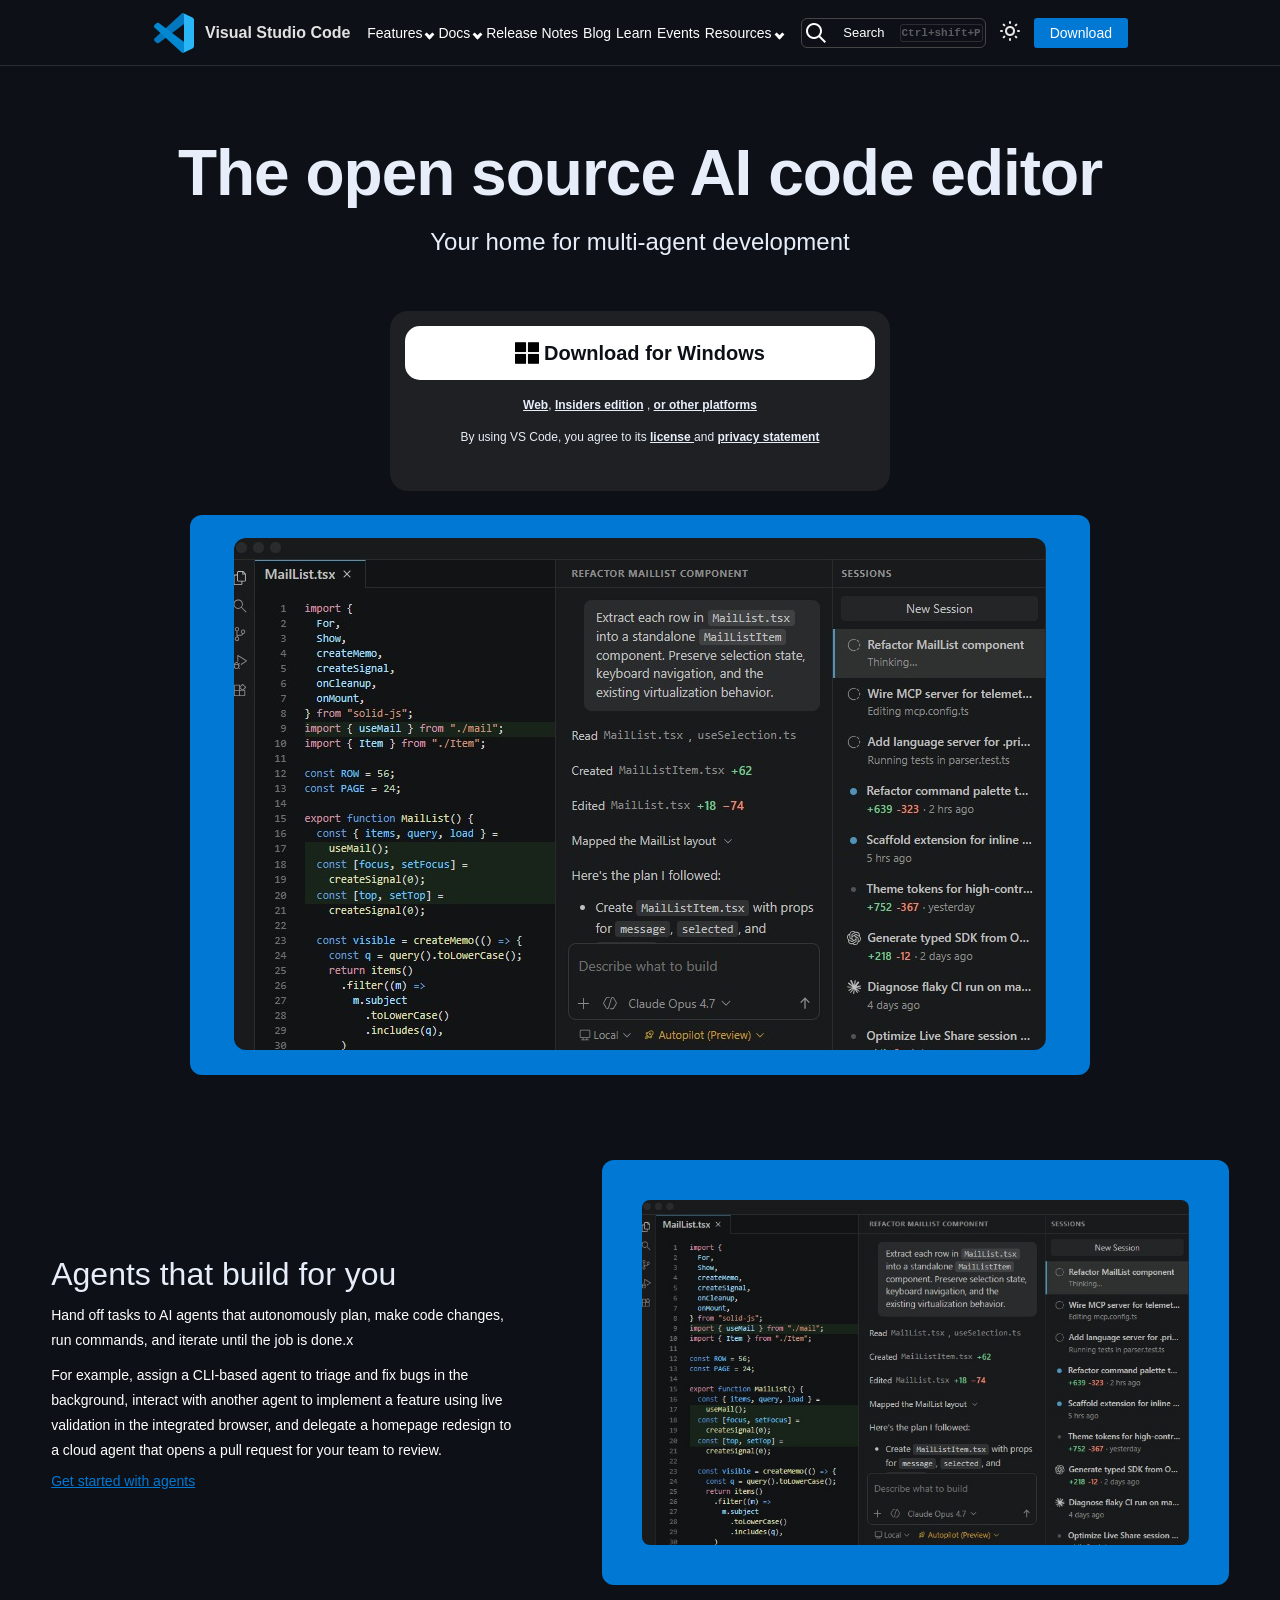
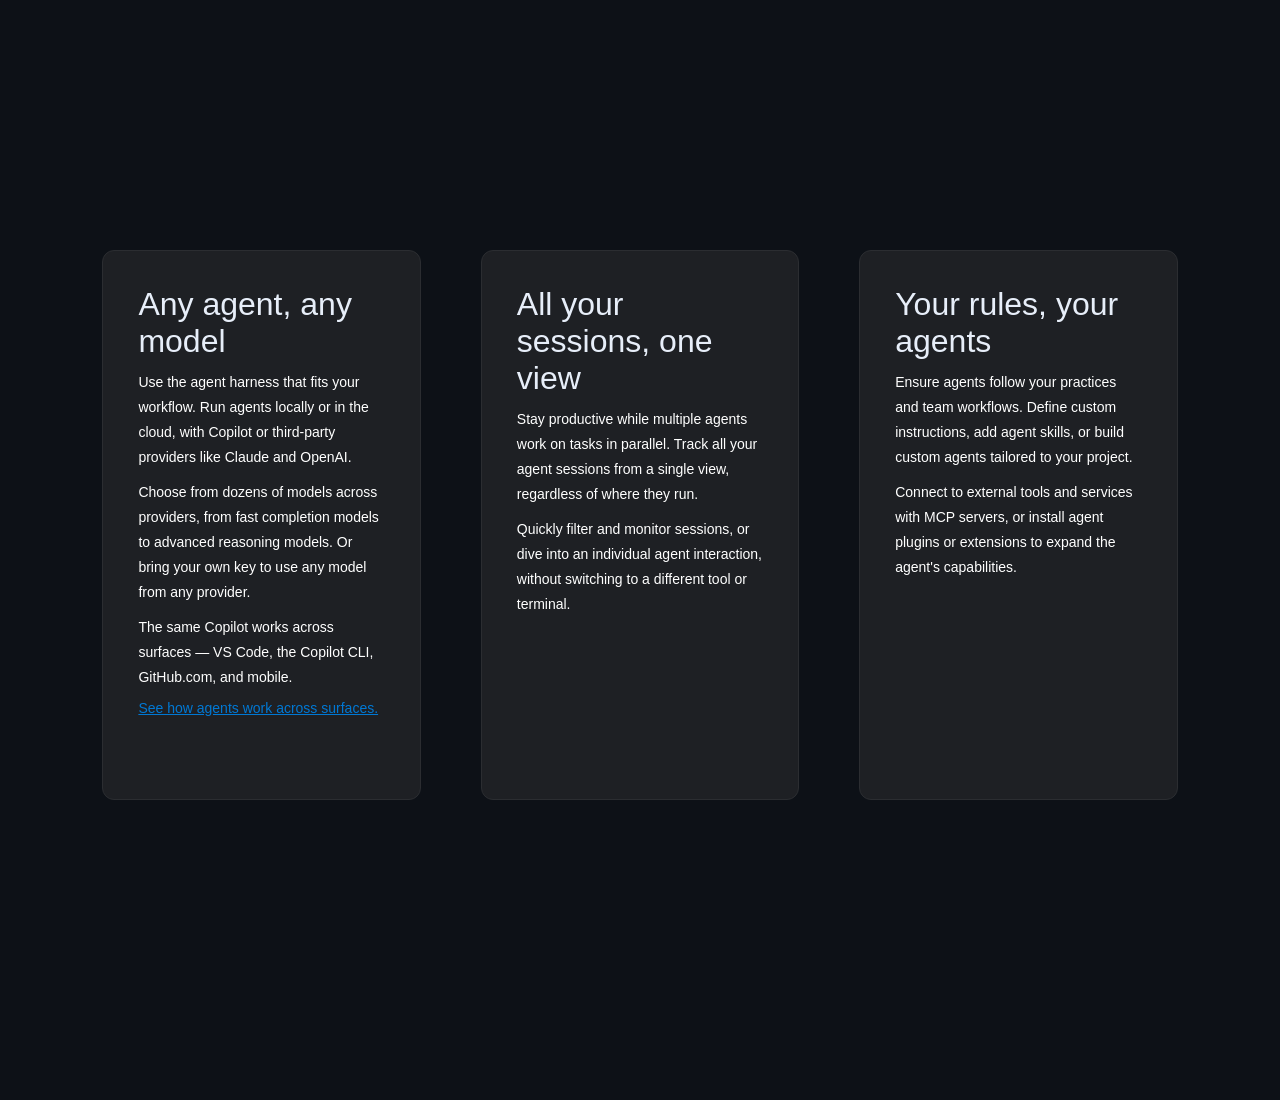
==== index.html @ 200fc5bc "hero section 3 added" ====
<!DOCTYPE html>
<html lang="en">
<head>
<meta charset="UTF-8">
<meta name="viewport" content="width=device-width, initial-scale=1.0">
<meta http-equiv="X-UA-Compatible" content="ie=edge">
<title>geek room project</title>
<link rel="stylesheet" href="style.css">
</head>
<body>
    <div class="main">
    <section class="navbar">
        <div class="logo"><img src="img1.png" alt="logo">Visual Studio Code</div>
        <div class="nav"><ul>
            <li type="none">Features <i class="arrow down"></i></li>
            <li type="none">Docs <i class="arrow down"></i></li>
            <li type="none">Release Notes</li>
            <li type="none">Blog</li>
            <li type="none">Learn</li>
            <li type="none">Events</li>
            <li type="none">Resources <i class="arrow down"></i></li>
        </ul></div>
<div class="cornerR">
    <div class="searchBar">
        <div class="search"><img src="img3.png" alt="search"></div>
        <div class="search">Search</div>
        <div class="ctrl">Ctrl+shift+P</div>
    </div>
    <div class="icon"><img src="img4.png"></div>
    <div class="downloadBtn">Download</div>
</div>
</section>
<section class="hero">
    <div><h1>The open source AI code editor</h1>
    <p>Your home for multi-agent development</p>
    </div>
    <div class="window">
<div class="one"><img src="img5.png">Download for Windows</div>
<p><span class="underline">Web</span>, <span class="underline">Insiders edition</span> , <span class="underline"> or other platforms</span></p>
<p>By using VS Code, you agree to its <span class="underline">license </span>and <span class="underline">privacy statement</span></p>

    </div>
    <div class="codesection1">
       <div class="bg">
        <img src="img7.jpeg"></div> 
    </div>
</section>

    <section class="hero2">
        <div class="hero2right">
          <h1>Agents that build for you</h1>
          <p>
            Hand off tasks to AI agents that autonomously plan, make code
            changes, run commands, and iterate until the job is done.x
          </p>
          <p>
            For example, assign a CLI-based agent to triage and fix bugs in the
            background, interact with another agent to implement a feature using
            live validation in the integrated browser, and delegate a homepage
            redesign to a cloud agent that opens a pull request for your team to
            review.
          </p>
          <a>Get started with agents</a>
        </div>
        <div class="hero2left">
            <div class="codesection2">
                <div class="bg">
                    <img src="img7.jpeg">
                </div>
            </div>
        </div>
      </section>
      <section class="hero3">
        <div class="hero3right">
           <h1> Any agent, any model</h1>
            <p> Use the agent harness that fits your workflow.
                Run agents locally or in the cloud, with Copilot
                or third-party providers like Claude and
                OpenAI.</p>

            <p> Choose from dozens of models across providers,
                from fast completion models to advanced reasoning models.
                Or bring your own key to use any model from any provider.
            </p>

            <p> The same Copilot works across surfaces — VS Code, the Copilot CLI, GitHub.com, and mobile.</p>
            <a> See how agents work across surfaces.</a>
        </div>
        <div class="hero3middle">
        <h1>   All your sessions, one view</h1>
         <p>   Stay productive while multiple agents work on 
               tasks in parallel. Track all your agent sessions
               from a single view, regardless of where they
               run.</p>

         <p>    Quickly filter and monitor sessions, or dive into 
               an individual agent interaction, without 
               switching to a different tool or terminal.
        </p>

        </div>
        <div class="hero3left">
           <h1> Your rules, your agents</h1>
           <p>  Ensure agents follow your practices and team 
                workflows. Define custom instructions, add 
                agent skills, or build custom agents tailored to 
                your project.</p>

           <p>  Connect to external tools and services with 
                MCP servers, or install agent plugins or 
                extensions to expand the agent's capabilities.</p>
        </div>
      </section>
</div>
</body>
</html>
---- style.css ----
*{
    
    margin:0;
    padding:0;
    box-sizing: border-box;
}
html,body{
    width: 100%;
    height: 100%
}
body {
  font-family: "Inter", "Segoe UI", -apple-system, BlinkMacSystemFont, Roboto, Arial, sans-serif;
  font-size: 14px;
  background: #0d1117;
  color: #fff;
  -webkit-font-smoothing: antialiased;
}

button, input { font-family: inherit; }
.navbar{
    color: white;
    display: flex;
    justify-content: space-between;
    align-items: center;
    padding: 5px 150px;
    border-bottom: 1px solid #2B2D31;
    max-width: 100%;
}
.logo{
    font-weight: 600;
    font-size: 16px;
    display: flex;
    align-items: center;
    gap: 7px;
    white-space: nowrap;
    color: #E2E2E2;
    cursor: pointer;
}
.logo img {
    font-size: 20px;
}
.nav {
    display: flex;
    flex-direction: row;
}
.nav li {
    cursor: pointer;
    gap: 6px;
}
.nav ul {
    display: flex;
    gap: 5px;
}

.arrow {

border: solid white;
border-width: 0 3px 3px 0;
display: inline-block;
padding: 2px;
}
.down {
    transform:rotate(45deg);
    -webkit-transform:rotate(45deg);
}
.searchBar {
    display: flex;
    flex-direction: row;
    align-items: center;
    justify-content: space-between;
    border: 1px solid rgb(70, 69, 69);
    padding: 2px;
    gap: 15px;
    border-radius: 6px;
    cursor: pointer;
}
.searchBar:hover {
    background: rgb(165, 157, 157);
}
.cornerR {

    display: flex;
    align-items: center;
    justify-content: center;
    gap: 4px;
    padding: 6px 2px;
}
.search {
   display: flex;
   align-items: center;
   gap: 6px;
   font-size: 13px;
}
.ctrl {
    font-family: "JetBrains Mono", Consolas, monospace;
    font-size: 11px;
    border-radius: 3px;
    border: 1px solid #2B2D31;
   padding: 2px 1px;
   color: #5A5B5E;
   font-weight: 600;
}
.downloadBtn {
    background: #0078d4;
    color: white;
    border-radius: 3px;
    padding: 7px 16px;
    cursor: pointer;
    font-weight: 500;
    font-size: 14px;
}
.downloadBtn:hover {
    background: rgb(54, 54, 243)
}
.icon:hover {
    background: rgb(165, 157, 157);
}
.icon {
    margin: 4px;
    border-radius: 2px;
    padding: 4px;
    cursor: pointer;
}
.hero {
    text-align: center;
    padding: 70px 15px;
    display: flex;
    flex-direction: column;
    align-items: center;

}
.hero h1{
    font-size: clamp(36px, 5vw, 64px);
    font-weight: 700;
    letter-spacing: -1px;
    color: #E7EEF9;
}
.hero p {
    margin-top: 18px;
    font-size: 24px;
    font-weight: 400;
    color: #E7EEF9;
}
.window {
    margin-top: 55px;
    width: 500px;
    height: 180px;
    background: #1E2024;
    border-radius:18px; 
}
.window p {
    text-align: center;
    font-size: 12px;
}
.underline {
    text-decoration: underline;
    font-weight: 700;
    cursor: pointer;
}
.one {
    background: white;
    padding: 15px;
    margin: 15px;
    color: #0d1117;
    font-weight: 800;
    font-size: 20px;
    border-radius: 15px;
    display: flex;
    gap: 5px;
    text-align: center;
    align-items: center;
    justify-content: center;
    cursor: pointer;
}
.one img{
    height: 24px;
    width: 24px;
}
.codesection1 {
    width: min(900px, 90%);
    min-height: 560px;
    border-radius: 12px;
    background-image: url('https://code.visualstudio.com/assets/home/hero-background.webp');
    background-repeat: no-repeat;
    background-size: cover;
    background-position: center;
    background-attachment: fixed;
    background-color:#0078D4;
    display: flex;
    align-items: center;
    justify-content: center;
    margin-top: 24px;
    transform: scaleX(-1);
}
.codesection1 img {
    border-radius: 12px;
    transform: scaleX(-1);
}
.hero2 {
    display: flex;
    align-items: center;
    margin: 15px 4%;
    justify-content: space-between;
    padding-bottom: 250px;
    gap: 80px;
}
.hero2right{
    width: 40%;
    display: flex;
    align-items: flex-start;
    flex-direction: column;
    gap:10px;
}
.hero2right h1 {
    font-size: 32px;
    font-weight: 500;
    color: #e7eef9;
}
.hero2right p {
    width: full;
    line-height:25px;
    font-weight: 500;
}
.hero2right a {
    color:#0078D4;
    cursor: pointer;
    text-decoration: underline;
    font-weight: 500;
}
.hero2left{
    width: 60%;
    flex: 1;
}
.codesection2{
    background-color: #0078d4;
    background-image:url('https://code.visualstudio.com/assets/home/hero-background.webp');
    background-size: cover;
    background-position: center;
    border-radius: 12px;
    padding: 40px;
}
.codesection2 img {
    display: block;
    width: 100%;
    height: auto;
    border-radius: 8px;
}
.hero3 {
  display: flex;
  align-items: center;
  margin: 2px 8%;
  justify-content: space-between;
  padding-bottom: 300px;
  gap: 60px;  
}
.hero3right h1 {
    font-size: 32px;
    font-weight: 500;
    color: #e7eef9;
}

.hero3right {
    border-radius: 12px;
   background: #1E2024 ;
   border: 1px solid #2B2D31; 
   height: 550px;
   width: 33%;
   display: flex;
   flex-direction: column;
   align-items: flex-start;
   justify-content: flex-start;
   padding: 35px;
   gap: 10px;
}
.hero3right p {
    width: full;
    line-height:25px;
    font-weight: 500;
}
.hero3right a {
    color:#0078D4;
    cursor: pointer;
    text-decoration: underline;
    font-weight: 500;
}
.hero3middle {
    border-radius: 12px;
   background: #1E2024 ;
   border: 1px solid #2B2D31; 
   height: 550px;
   width: 33%;
   display: flex;
   flex-direction: column;
   align-items: flex-start;
   justify-content: flex-start;
   padding: 35px;
   gap: 10px;
}
.hero3middle p {
    width: full;
    line-height:25px;
    font-weight: 500;
}
.hero3middle h1 {
    font-size: 32px;
    font-weight: 500;
    color: #e7eef9;
}
.hero3left {
   border-radius: 12px;
   background: #1E2024 ;
   border: 1px solid #2B2D31; 
   height: 550px;
   width: 33%;
   display: flex;
   flex-direction: column;
   align-items: flex-start;
   justify-content: flex-start;
   padding: 35px;
   gap: 10px;
}
.hero3left p {
    width: full;
    line-height:25px;
    font-weight: 500;
}
.hero3left h1 {
    font-size: 32px;
    font-weight: 500;
    color: #e7eef9;
}
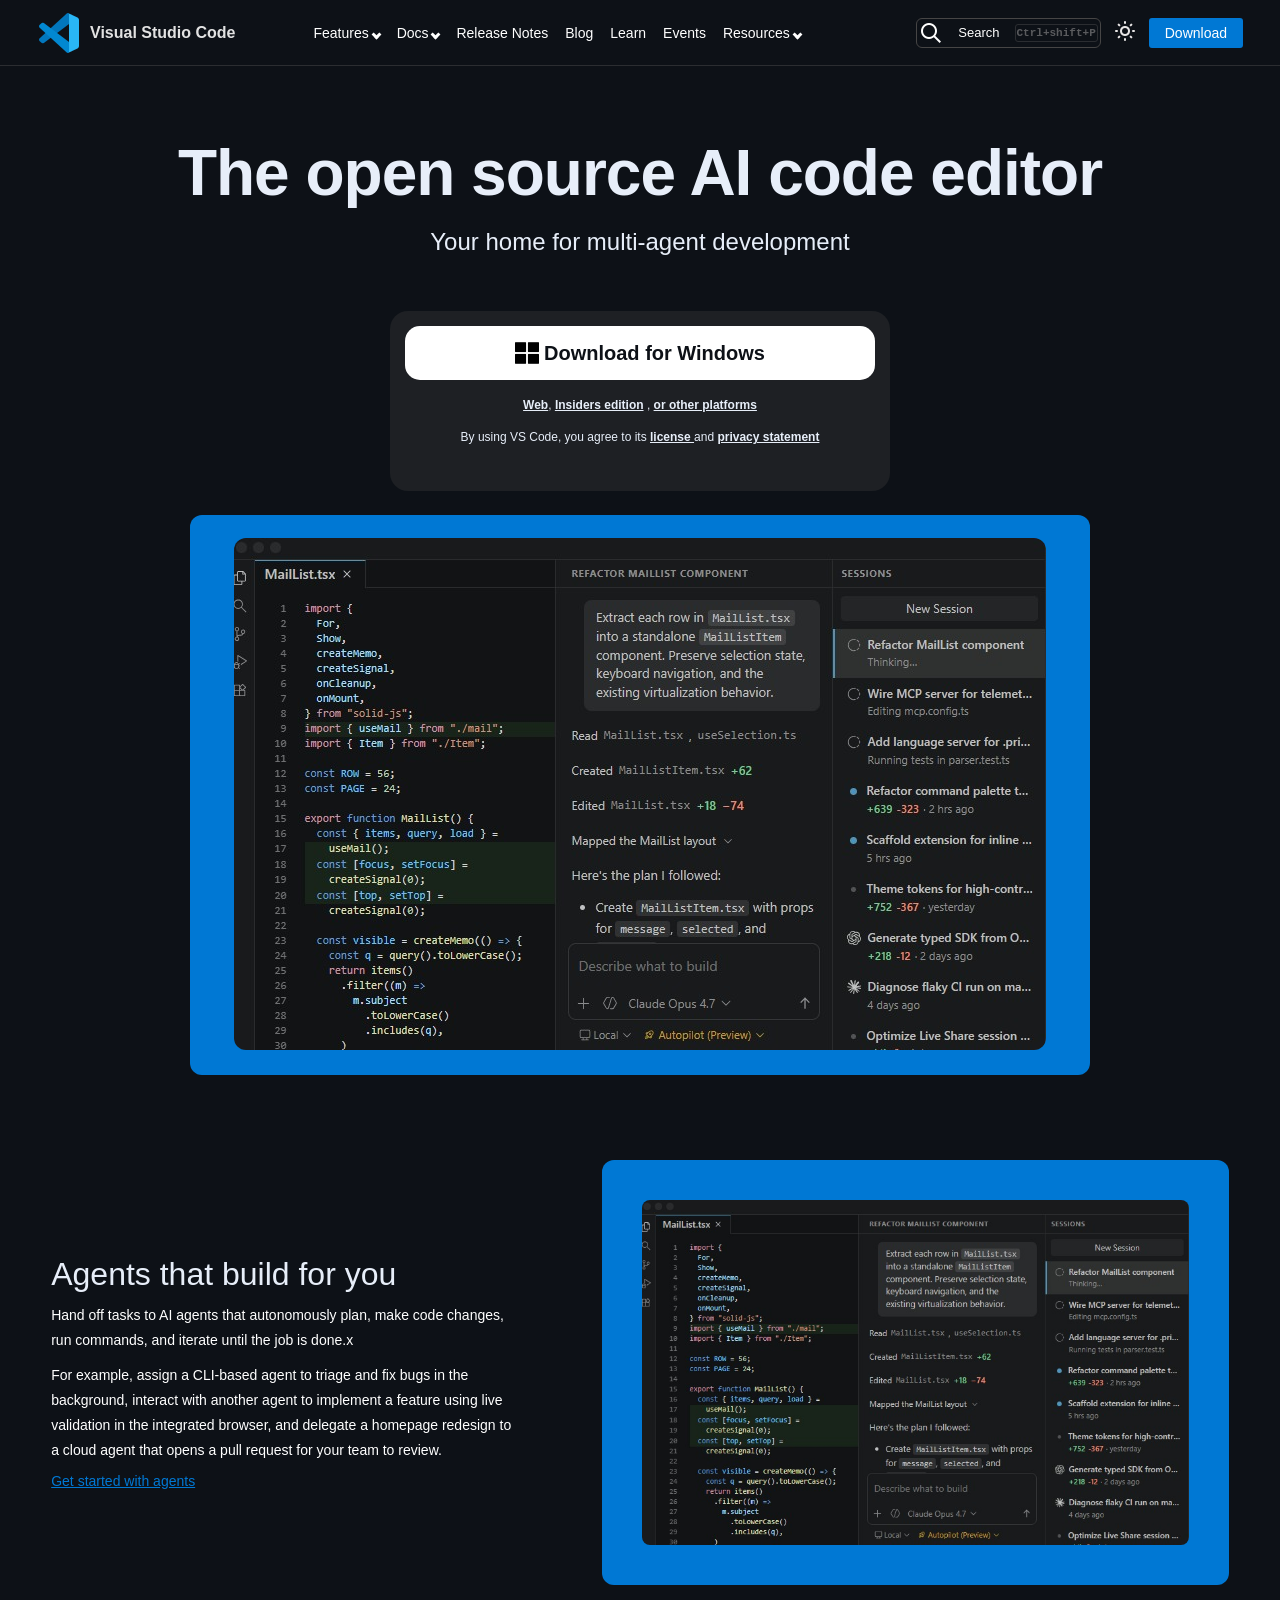
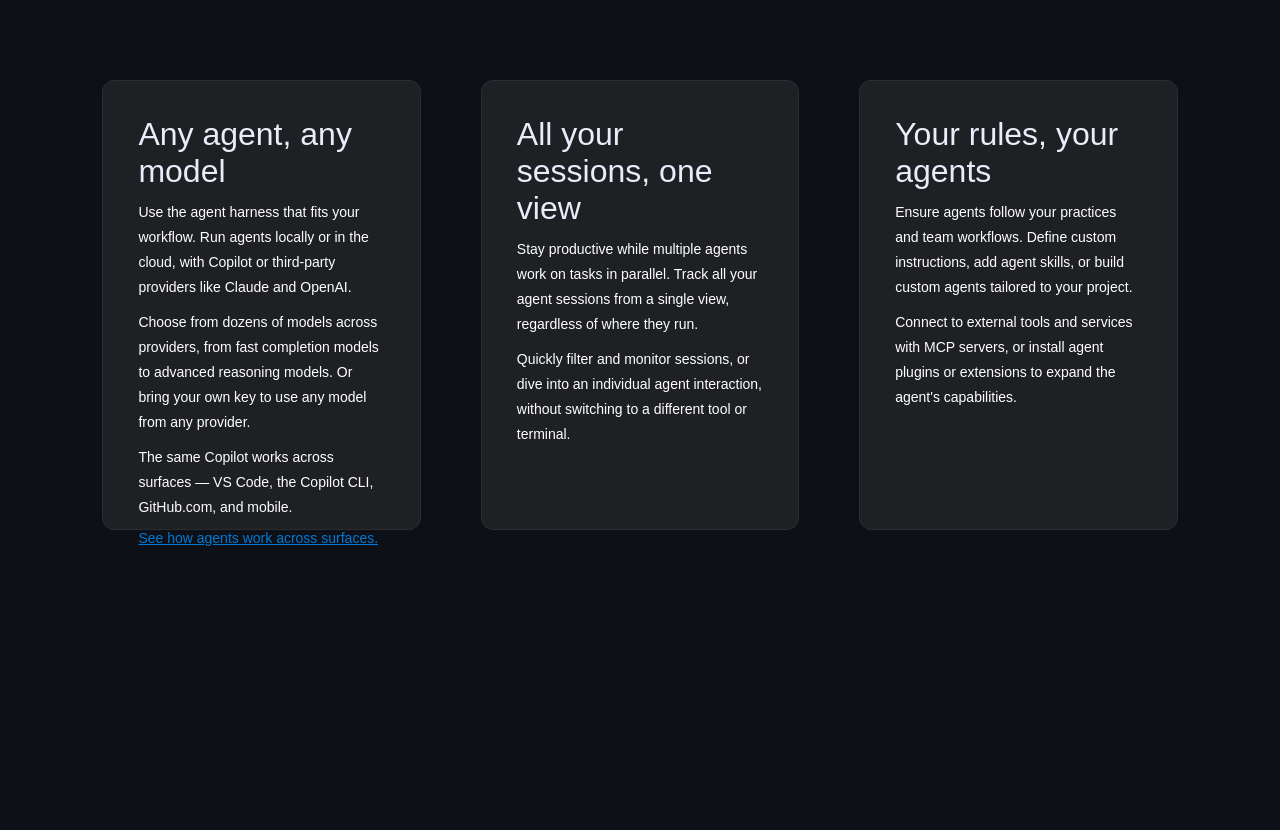
==== commit c6d89602: "new version" ====
--- a/index.html
+++ b/index.html
@@ -9,7 +9,7 @@
 </head>
 <body>
     <div class="main">
-    <section class="navbar">
+    <section class="navbar"><div class="gap">
         <div class="logo"><img src="img1.png" alt="logo">Visual Studio Code</div>
         <div class="nav"><ul>
             <li type="none">Features <i class="arrow down"></i></li>
@@ -19,7 +19,7 @@
             <li type="none">Learn</li>
             <li type="none">Events</li>
             <li type="none">Resources <i class="arrow down"></i></li>
-        </ul></div>
+        </ul></div></div>
 <div class="cornerR">
     <div class="searchBar">
         <div class="search"><img src="img3.png" alt="search"></div>
--- a/style.css
+++ b/style.css
@@ -1,5 +1,4 @@
 *{
-    
     margin:0;
     padding:0;
     box-sizing: border-box;
@@ -13,16 +12,14 @@
   font-size: 14px;
   background: #0d1117;
   color: #fff;
-  -webkit-font-smoothing: antialiased;
-}
-
-button, input { font-family: inherit; }
+ 
+}
 .navbar{
     color: white;
     display: flex;
     justify-content: space-between;
     align-items: center;
-    padding: 5px 150px;
+    padding: 5px 35px;
     border-bottom: 1px solid #2B2D31;
     max-width: 100%;
 }
@@ -31,8 +28,7 @@
     font-size: 16px;
     display: flex;
     align-items: center;
-    gap: 7px;
-    white-space: nowrap;
+    gap: 7px; 
     color: #E2E2E2;
     cursor: pointer;
 }
@@ -45,11 +41,15 @@
 }
 .nav li {
     cursor: pointer;
-    gap: 6px;
 }
 .nav ul {
     display: flex;
-    gap: 5px;
+    gap: 17px;
+}
+.gap {
+    gap: 78px;
+    display: flex;
+    align-items: center;
 }
 
 .arrow {
@@ -201,7 +201,7 @@
     align-items: center;
     margin: 15px 4%;
     justify-content: space-between;
-    padding-bottom: 250px;
+    padding-bottom: 80px;
     gap: 80px;
 }
 .hero2right{
@@ -263,7 +263,7 @@
     border-radius: 12px;
    background: #1E2024 ;
    border: 1px solid #2B2D31; 
-   height: 550px;
+   height: 450px;
    width: 33%;
    display: flex;
    flex-direction: column;
@@ -287,7 +287,7 @@
     border-radius: 12px;
    background: #1E2024 ;
    border: 1px solid #2B2D31; 
-   height: 550px;
+   height: 450px;
    width: 33%;
    display: flex;
    flex-direction: column;
@@ -310,7 +310,7 @@
    border-radius: 12px;
    background: #1E2024 ;
    border: 1px solid #2B2D31; 
-   height: 550px;
+   height: 450px;
    width: 33%;
    display: flex;
    flex-direction: column;
